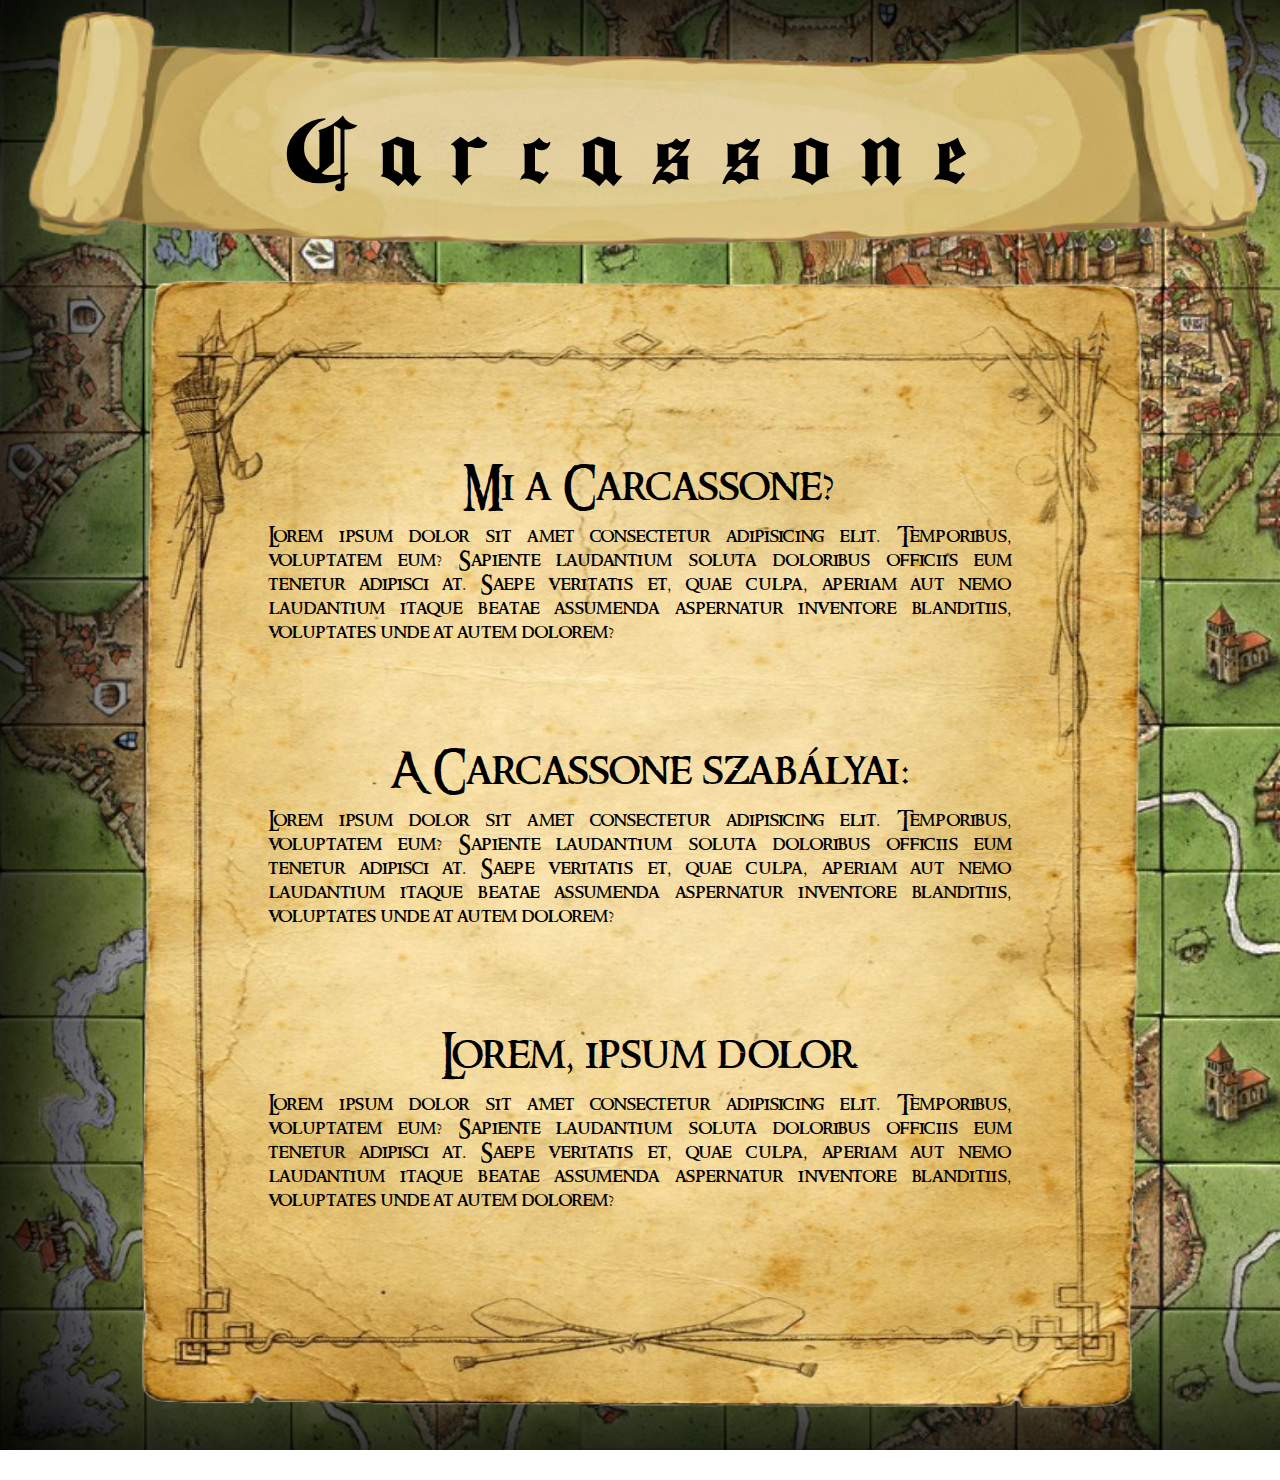
==== Carcassone/carcassone weboldal/index.html @ 6e2e3d5a "Add files via upload" ====
<!DOCTYPE html>
<html lang="hu">
<head>
    <meta charset="UTF-8">
    <meta http-equiv="X-UA-Compatible" content="IE=edge">
    <meta name="viewport" content="width=device-width, initial-scale=1.0">
    <title>Carcassone</title>
    <link rel="stylesheet" href="stilus.css">
</head>
<body>
    <header>
        <div id="focim"><img src="képek/scroll.png" alt="cimhatter" id="cimhatter">Carcassone</div>
    </header>
    <div id="kephatter">
        <img src="képek/contenthatter.png" alt="tekercsháttér" id="texthatter">
    </div>
    <div id="container">
            
        <div class="content-block">
            <div class="cim">Mi a Carcassone?</div>
            <div class="content">Lorem ipsum dolor sit amet consectetur adipisicing elit. Temporibus, voluptatem eum? Sapiente laudantium soluta doloribus officiis eum tenetur adipisci at. Saepe veritatis et, quae culpa, aperiam aut nemo laudantium itaque beatae assumenda aspernatur inventore blanditiis, voluptates unde at autem dolorem?</div>
        </div>
        
        <div class="content-block">
            <div class="cim">A Carcassone szabályai:</div>
            <div class="content">Lorem ipsum dolor sit amet consectetur adipisicing elit. Temporibus, voluptatem eum? Sapiente laudantium soluta doloribus officiis eum tenetur adipisci at. Saepe veritatis et, quae culpa, aperiam aut nemo laudantium itaque beatae assumenda aspernatur inventore blanditiis, voluptates unde at autem dolorem?</div>
        </div>

        <div class="content-block">
            <div class="cim">Lorem, ipsum dolor.</div>
            <div class="content">Lorem ipsum dolor sit amet consectetur adipisicing elit. Temporibus, voluptatem eum? Sapiente laudantium soluta doloribus officiis eum tenetur adipisci at. Saepe veritatis et, quae culpa, aperiam aut nemo laudantium itaque beatae assumenda aspernatur inventore blanditiis, voluptates unde at autem dolorem?</div>
        </div>

    </div>
</body>
</html>
---- Carcassone/carcassone weboldal/stilus.css ----
*{
    margin: 0px;
}

@font-face {
    font-family: "CarcassFont";
    src: url("font/cimfont.ttf");
    }

@font-face {
    font-family: "SzovegFont";
    src: url("font/RINGM___.TTF");
    }

body {
    background-image: url(képek/hatter1.png);
    background-repeat: no-repeat;
    background-size: cover;
}

#focim{
    font-size: 100px;
    letter-spacing: 30px;
    width: 800px;
    height: 300px;
    margin: auto;
    margin-top: -30px;
    padding-left: 90px;
    font-family: CarcassFont;
}

#cimhatter{
    margin-left: -300px;
    margin-bottom: -240px;
    width: 1300px;
    height: 320px;
}

#container{
    max-width: 1050px;
    min-width: 800px;
    width: 80%;
    height: 1000px;
    margin: auto;
    padding-top: 180px;
}

#texthatter{
    width: 80%;
    height: 1150px;
    max-width: 1050px;
    min-width: 800px;
}

#kephatter{
    width: 100%;
    height: 0px;
    text-align: center;
}

.content-block{
    padding-left: 140px;
    padding-right: 140px;
    margin-bottom: 100px;
    text-align: justify;
    font-family: SzovegFont;
}

.cim{
    font-size: 45px;
    margin: 10px;
    width: 100%;
    text-align: center;
}

.content{
    font-size: 20px;
}
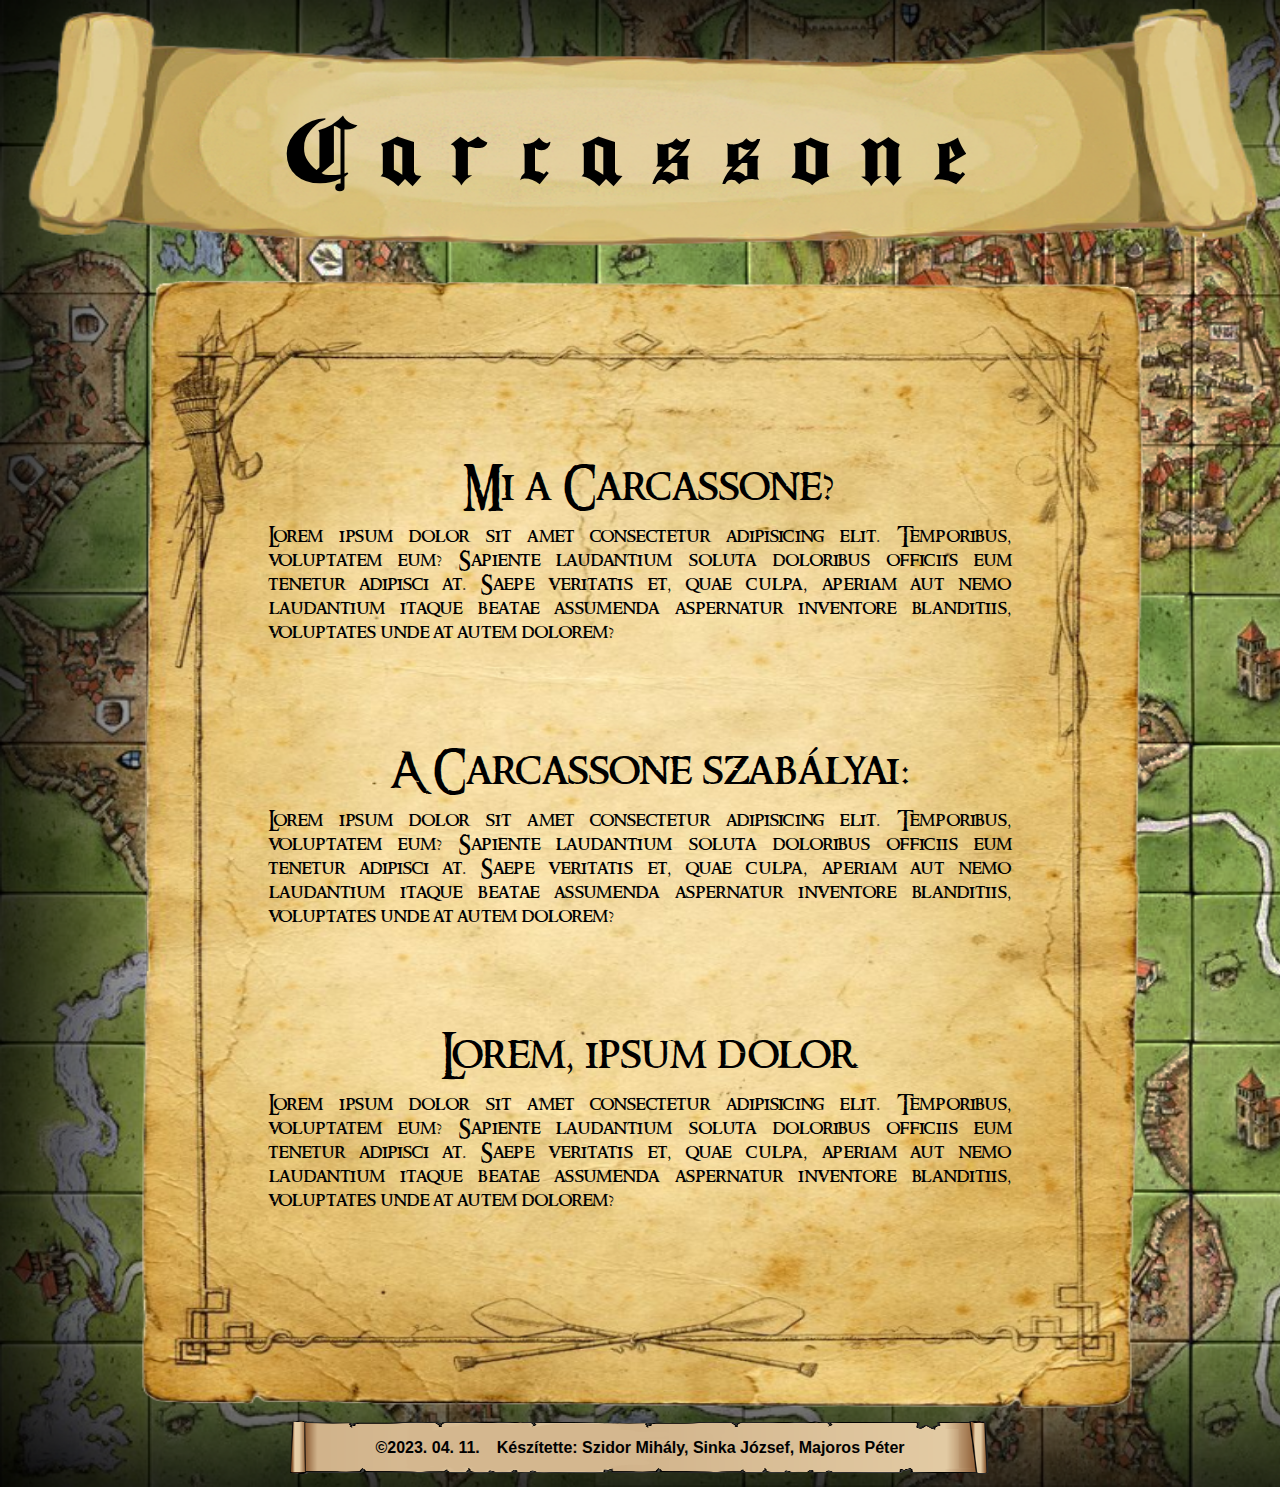
==== commit 44315d8d: "Add files via upload" ====
--- a/Carcassone/carcassone weboldal/index.html
+++ b/Carcassone/carcassone weboldal/index.html
@@ -14,7 +14,7 @@
     <div id="kephatter">
         <img src="képek/contenthatter.png" alt="tekercsháttér" id="texthatter">
     </div>
-    <div id="container">
+    <div id="body-container">
             
         <div class="content-block">
             <div class="cim">Mi a Carcassone?</div>
@@ -30,7 +30,10 @@
             <div class="cim">Lorem, ipsum dolor.</div>
             <div class="content">Lorem ipsum dolor sit amet consectetur adipisicing elit. Temporibus, voluptatem eum? Sapiente laudantium soluta doloribus officiis eum tenetur adipisci at. Saepe veritatis et, quae culpa, aperiam aut nemo laudantium itaque beatae assumenda aspernatur inventore blanditiis, voluptates unde at autem dolorem?</div>
         </div>
-
     </div>
+    <footer>
+        <img src="képek/impressum.png" alt="impressum" id="impressum-kep">
+        <div id="impressum"><div id="impressum-content"><b>&copy;2023. 04. 11. &ensp; Készítette: Szidor Mihály, Sinka József, Majoros Péter</b></div></div>
+    </footer>
 </body>
 </html>--- a/Carcassone/carcassone weboldal/stilus.css
+++ b/Carcassone/carcassone weboldal/stilus.css
@@ -16,6 +16,7 @@
     background-image: url(képek/hatter1.png);
     background-repeat: no-repeat;
     background-size: cover;
+    margin-bottom: 30px;
 }
 
 #focim{
@@ -36,7 +37,7 @@
     height: 320px;
 }
 
-#container{
+#body-container{
     max-width: 1050px;
     min-width: 800px;
     width: 80%;
@@ -75,4 +76,24 @@
 
 .content{
     font-size: 20px;
+}
+
+#impressum-kep{
+    width: 700px;
+    height: 55px;
+}
+
+footer{
+    margin-top: -30px;
+    margin-bottom: 10px;
+    width: 100%;
+    text-align: center;
+}
+
+#impressum{
+    margin-top: -40px;
+}
+
+#impressum-content{
+    font-family: Arial, Helvetica, sans-serif;
 }